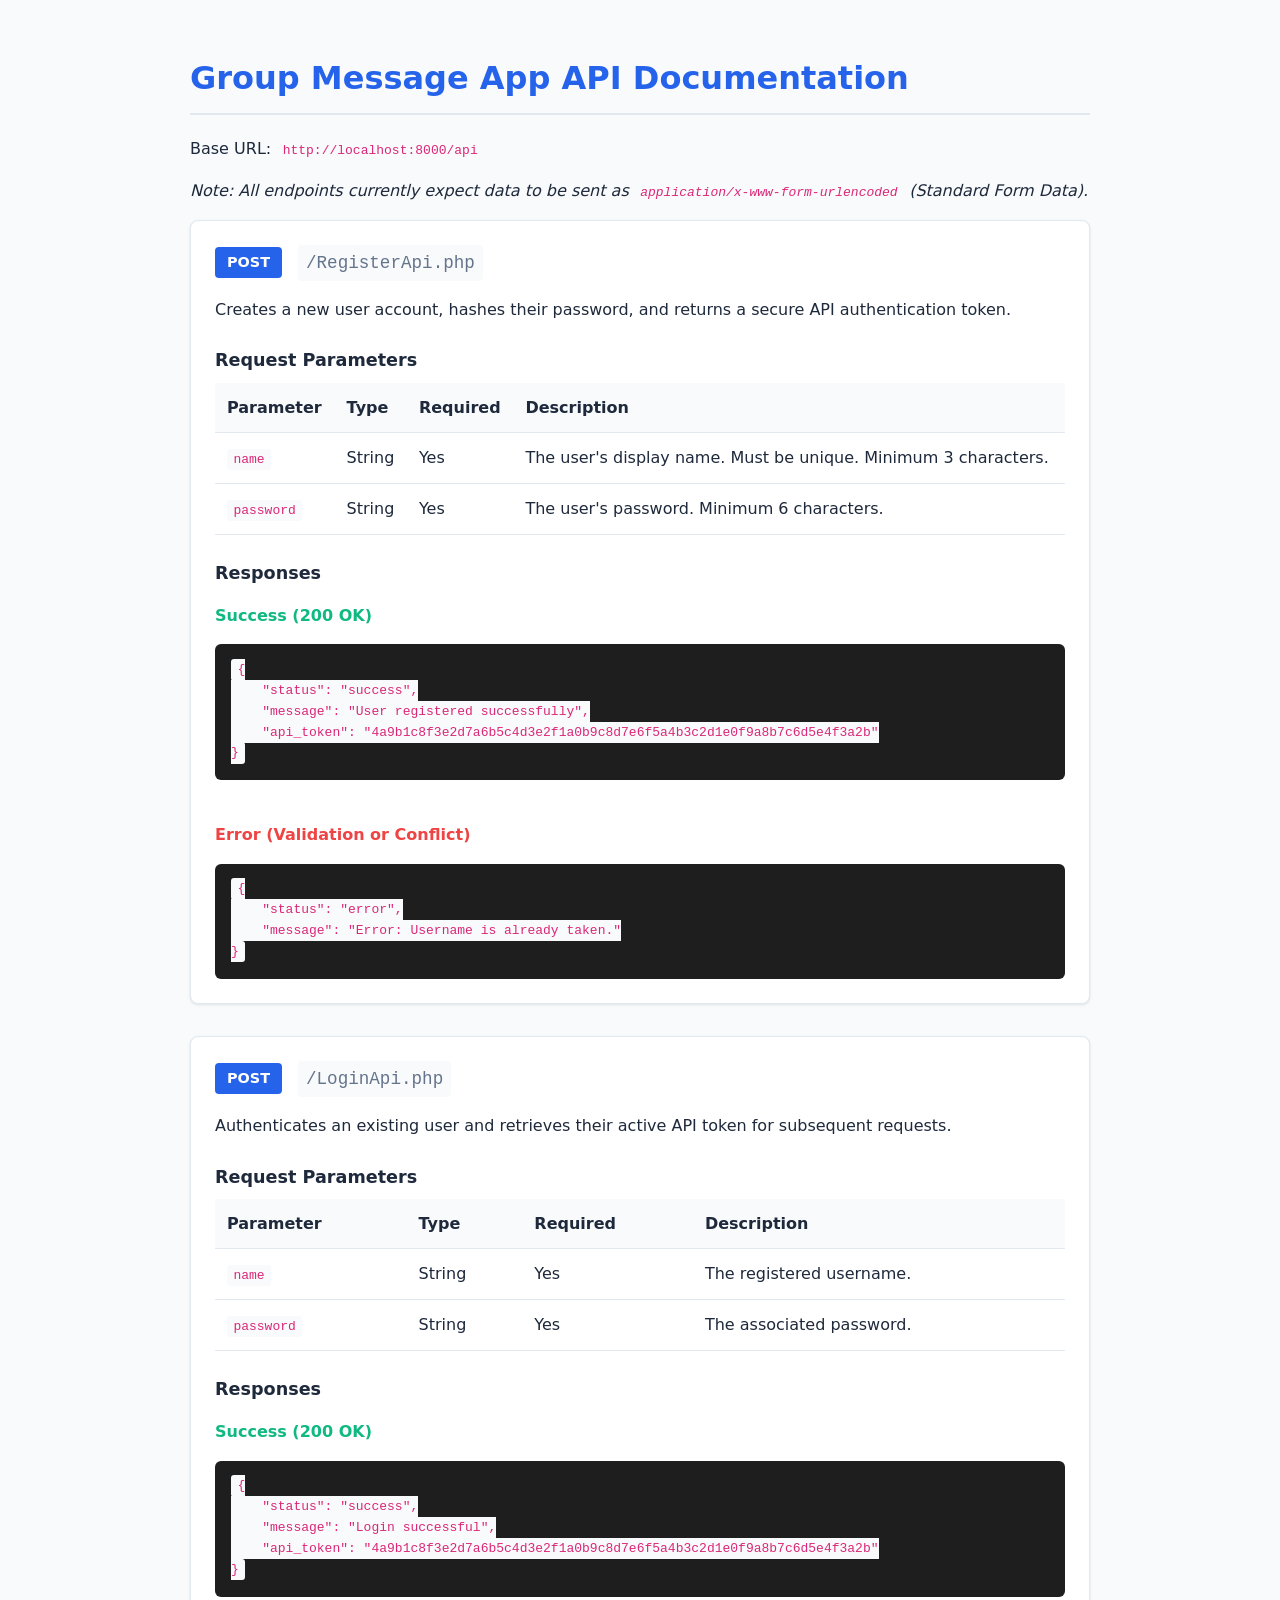
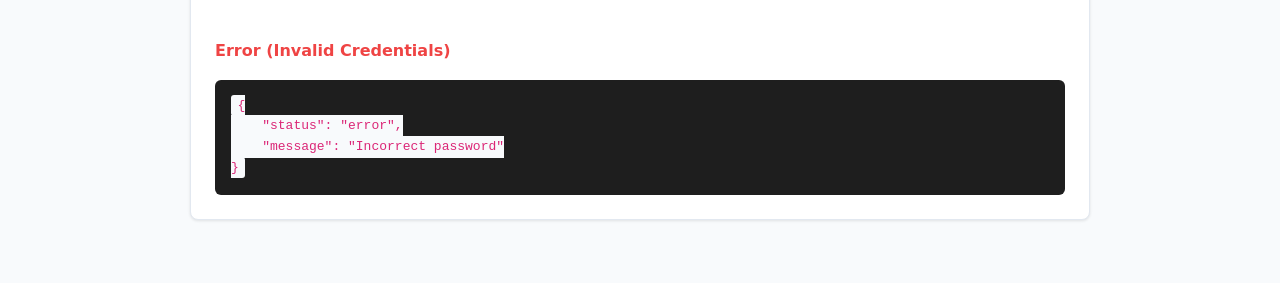
==== backend/group_message_app/index.html @ 1d7d6208 "created login and register api" ====
<!doctype html>
<html lang="en">
  <head>
    <meta charset="UTF-8" />
    <meta name="viewport" content="width=device-width, initial-scale=1.0" />
    <title>Group Message App - API Documentation</title>
    <style>
      :root {
        --primary-color: #2563eb;
        --bg-color: #f8fafc;
        --card-bg: #ffffff;
        --text-main: #1e293b;
        --text-muted: #64748b;
        --border-color: #e2e8f0;
        --code-bg: #1e1e1e;
        --success: #10b981;
        --error: #ef4444;
      }

      body {
        font-family:
          system-ui,
          -apple-system,
          sans-serif;
        line-height: 1.6;
        color: var(--text-main);
        background-color: var(--bg-color);
        margin: 0;
        padding: 2rem;
      }

      .container {
        max-width: 900px;
        margin: 0 auto;
      }

      h1 {
        color: var(--primary-color);
        border-bottom: 2px solid var(--border-color);
        padding-bottom: 0.5rem;
      }

      .endpoint-card {
        background: var(--card-bg);
        border: 1px solid var(--border-color);
        border-radius: 8px;
        padding: 1.5rem;
        margin-bottom: 2rem;
        box-shadow: 0 1px 3px rgba(0, 0, 0, 0.1);
      }

      .endpoint-header {
        display: flex;
        align-items: center;
        gap: 1rem;
        margin-bottom: 1rem;
      }

      .method-badge {
        background-color: var(--primary-color);
        color: white;
        padding: 0.25rem 0.75rem;
        border-radius: 4px;
        font-weight: bold;
        font-size: 0.9rem;
      }

      .url {
        font-family: monospace;
        font-size: 1.1rem;
        color: var(--text-muted);
        background: var(--bg-color);
        padding: 0.25rem 0.5rem;
        border-radius: 4px;
      }

      h3 {
        margin-top: 1.5rem;
        margin-bottom: 0.5rem;
        font-size: 1.1rem;
      }

      table {
        width: 100%;
        border-collapse: collapse;
        margin-bottom: 1rem;
      }

      th,
      td {
        text-align: left;
        padding: 0.75rem;
        border-bottom: 1px solid var(--border-color);
      }

      th {
        background-color: var(--bg-color);
        font-weight: 600;
      }

      code {
        font-family: monospace;
        background-color: var(--bg-color);
        padding: 0.2rem 0.4rem;
        border-radius: 3px;
        color: #db2777;
      }

      pre {
        background-color: var(--code-bg);
        color: #d4d4d4;
        padding: 1rem;
        border-radius: 6px;
        overflow-x: auto;
        margin: 0;
      }

      .status-success {
        color: var(--success);
        font-weight: bold;
      }
      .status-error {
        color: var(--error);
        font-weight: bold;
      }
    </style>
  </head>
  <body>
    <div class="container">
      <h1>Group Message App API Documentation</h1>
      <p>Base URL: <code>http://localhost:8000/api</code></p>
      <p>
        <em
          >Note: All endpoints currently expect data to be sent as
          <code>application/x-www-form-urlencoded</code> (Standard Form
          Data).</em
        >
      </p>

      <div class="endpoint-card">
        <div class="endpoint-header">
          <span class="method-badge">POST</span>
          <span class="url">/RegisterApi.php</span>
        </div>
        <p>
          Creates a new user account, hashes their password, and returns a
          secure API authentication token.
        </p>

        <h3>Request Parameters</h3>
        <table>
          <thead>
            <tr>
              <th>Parameter</th>
              <th>Type</th>
              <th>Required</th>
              <th>Description</th>
            </tr>
          </thead>
          <tbody>
            <tr>
              <td><code>name</code></td>
              <td>String</td>
              <td>Yes</td>
              <td>
                The user's display name. Must be unique. Minimum 3 characters.
              </td>
            </tr>
            <tr>
              <td><code>password</code></td>
              <td>String</td>
              <td>Yes</td>
              <td>The user's password. Minimum 6 characters.</td>
            </tr>
          </tbody>
        </table>

        <h3>Responses</h3>

        <p><span class="status-success">Success (200 OK)</span></p>
        <pre><code>{
    "status": "success",
    "message": "User registered successfully",
    "api_token": "4a9b1c8f3e2d7a6b5c4d3e2f1a0b9c8d7e6f5a4b3c2d1e0f9a8b7c6d5e4f3a2b"
}</code></pre>

        <br />
        <p><span class="status-error">Error (Validation or Conflict)</span></p>
        <pre><code>{
    "status": "error",
    "message": "Error: Username is already taken."
}</code></pre>
      </div>

      <div class="endpoint-card">
        <div class="endpoint-header">
          <span class="method-badge">POST</span>
          <span class="url">/LoginApi.php</span>
        </div>
        <p>
          Authenticates an existing user and retrieves their active API token
          for subsequent requests.
        </p>

        <h3>Request Parameters</h3>
        <table>
          <thead>
            <tr>
              <th>Parameter</th>
              <th>Type</th>
              <th>Required</th>
              <th>Description</th>
            </tr>
          </thead>
          <tbody>
            <tr>
              <td><code>name</code></td>
              <td>String</td>
              <td>Yes</td>
              <td>The registered username.</td>
            </tr>
            <tr>
              <td><code>password</code></td>
              <td>String</td>
              <td>Yes</td>
              <td>The associated password.</td>
            </tr>
          </tbody>
        </table>

        <h3>Responses</h3>

        <p><span class="status-success">Success (200 OK)</span></p>
        <pre><code>{
    "status": "success",
    "message": "Login successful",
    "api_token": "4a9b1c8f3e2d7a6b5c4d3e2f1a0b9c8d7e6f5a4b3c2d1e0f9a8b7c6d5e4f3a2b"
}</code></pre>

        <br />
        <p><span class="status-error">Error (Invalid Credentials)</span></p>
        <pre><code>{
    "status": "error",
    "message": "Incorrect password"
}</code></pre>
      </div>
    </div>
  </body>
</html>
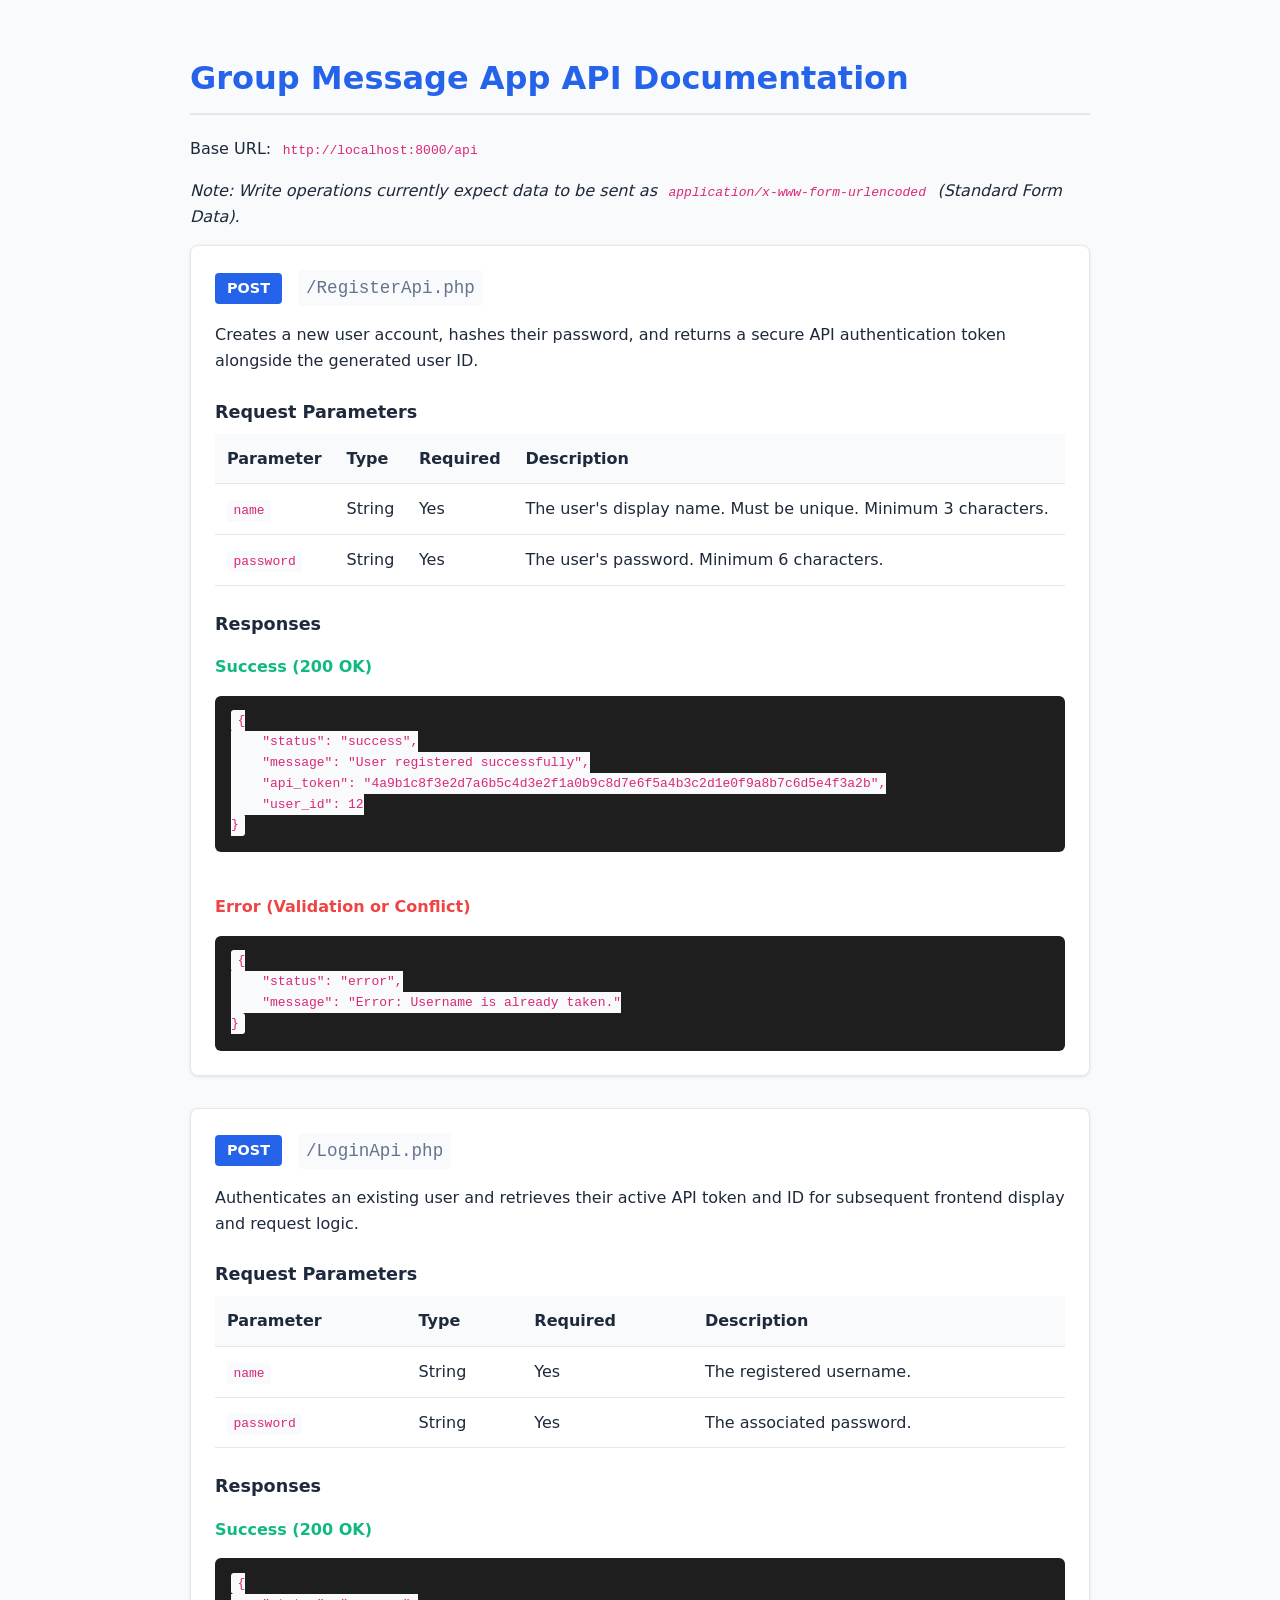
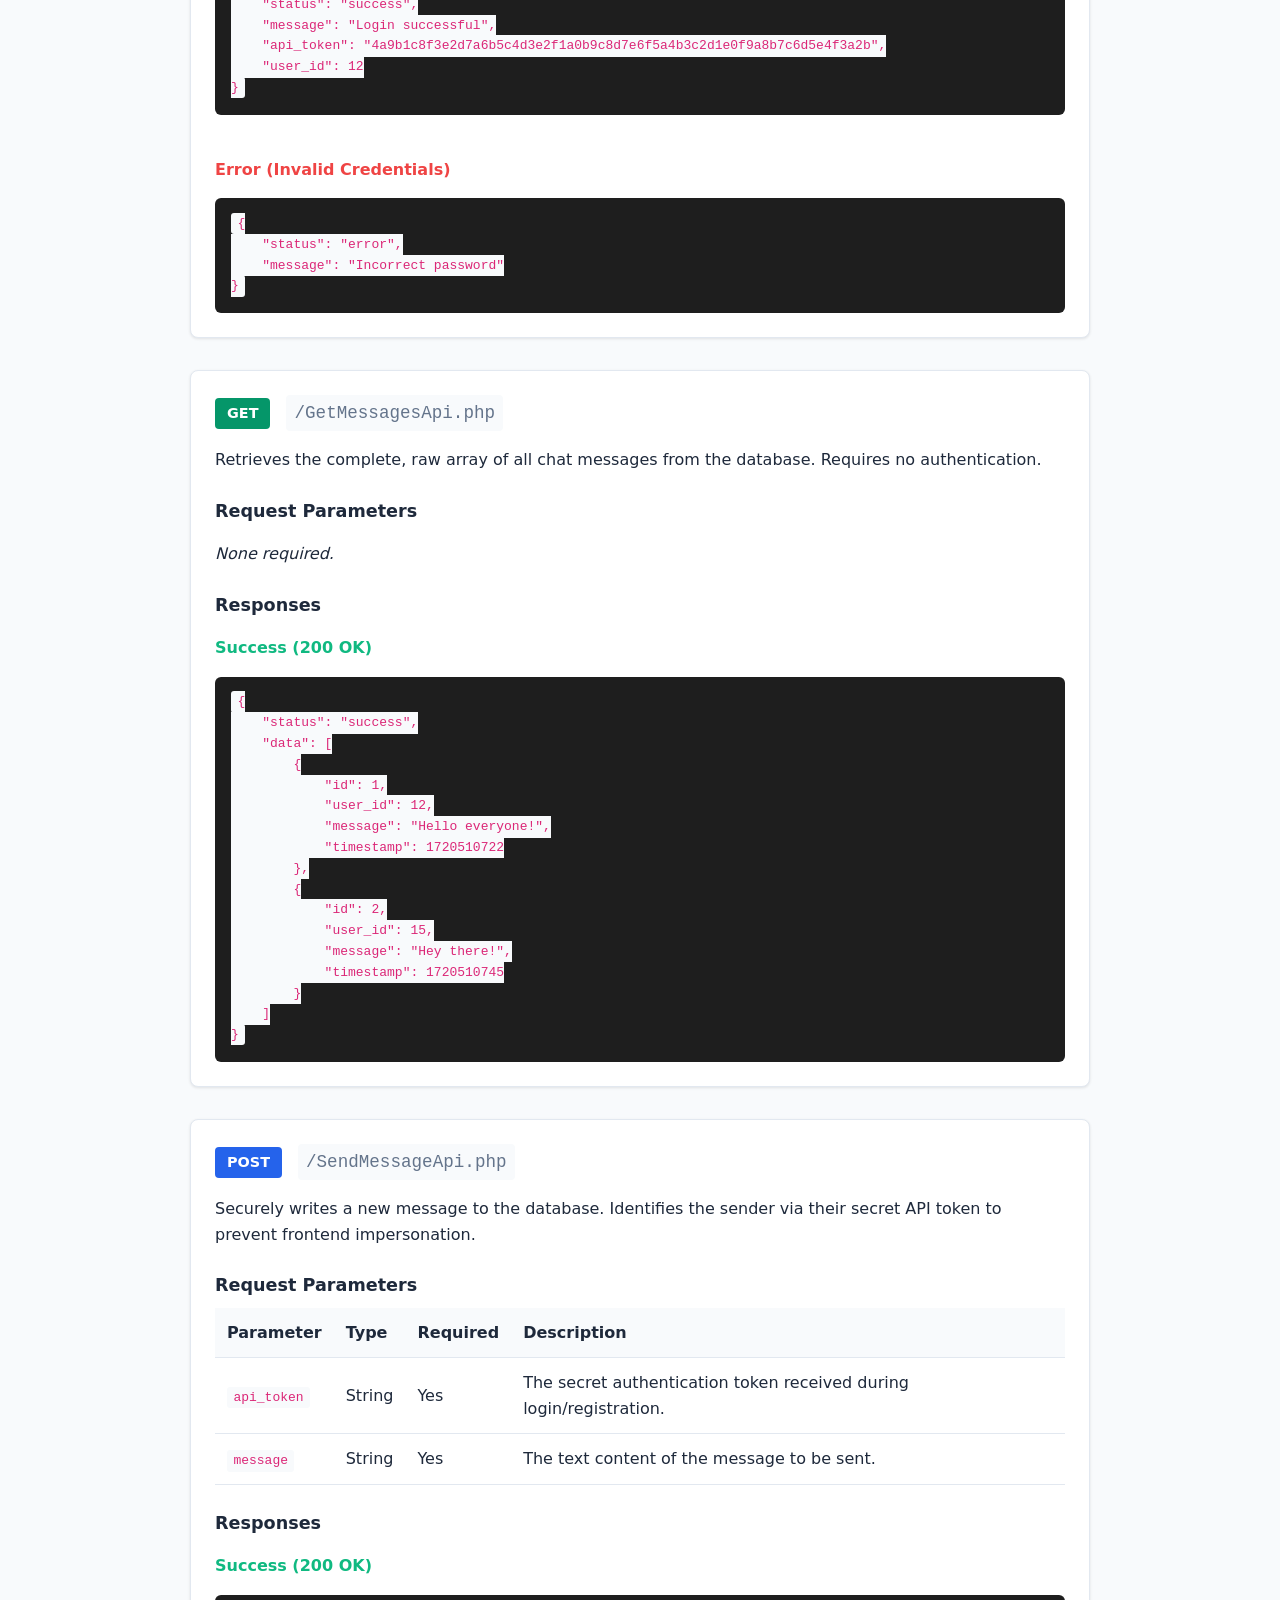
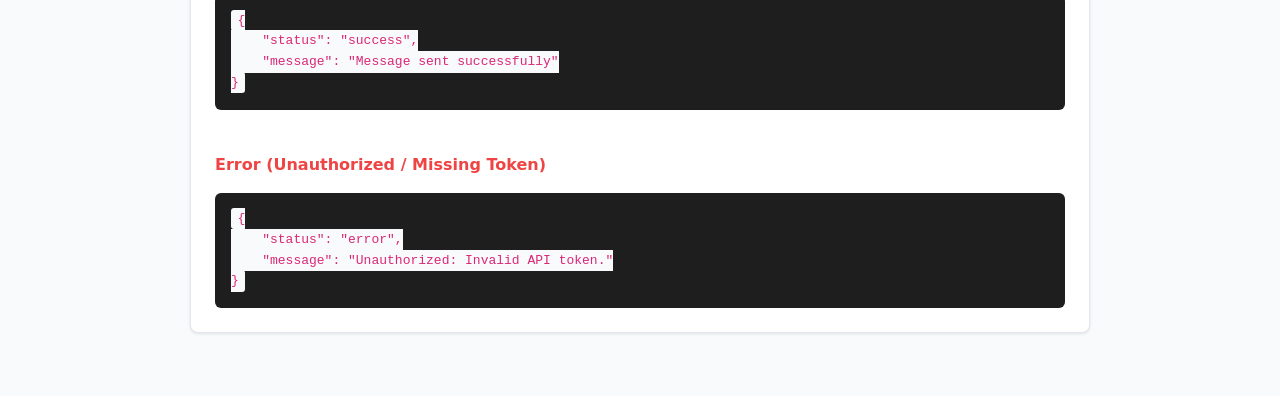
==== commit b17ece34: "implement GetMessagesApi and SendMessageApi; update User and Message models for enhanced functionali" ====
--- a/backend/group_message_app/index.html
+++ b/backend/group_message_app/index.html
@@ -65,6 +65,10 @@
         font-size: 0.9rem;
       }
 
+      .method-badge.get {
+        background-color: #059669;
+      }
+
       .url {
         font-family: monospace;
         font-size: 1.1rem;
@@ -131,7 +135,7 @@
       <p>Base URL: <code>http://localhost:8000/api</code></p>
       <p>
         <em
-          >Note: All endpoints currently expect data to be sent as
+          >Note: Write operations currently expect data to be sent as
           <code>application/x-www-form-urlencoded</code> (Standard Form
           Data).</em
         >
@@ -144,7 +148,7 @@
         </div>
         <p>
           Creates a new user account, hashes their password, and returns a
-          secure API authentication token.
+          secure API authentication token alongside the generated user ID.
         </p>
 
         <h3>Request Parameters</h3>
@@ -181,7 +185,8 @@
         <pre><code>{
     "status": "success",
     "message": "User registered successfully",
-    "api_token": "4a9b1c8f3e2d7a6b5c4d3e2f1a0b9c8d7e6f5a4b3c2d1e0f9a8b7c6d5e4f3a2b"
+    "api_token": "4a9b1c8f3e2d7a6b5c4d3e2f1a0b9c8d7e6f5a4b3c2d1e0f9a8b7c6d5e4f3a2b",
+    "user_id": 12
 }</code></pre>
 
         <br />
@@ -199,7 +204,7 @@
         </div>
         <p>
           Authenticates an existing user and retrieves their active API token
-          for subsequent requests.
+          and ID for subsequent frontend display and request logic.
         </p>
 
         <h3>Request Parameters</h3>
@@ -234,7 +239,8 @@
         <pre><code>{
     "status": "success",
     "message": "Login successful",
-    "api_token": "4a9b1c8f3e2d7a6b5c4d3e2f1a0b9c8d7e6f5a4b3c2d1e0f9a8b7c6d5e4f3a2b"
+    "api_token": "4a9b1c8f3e2d7a6b5c4d3e2f1a0b9c8d7e6f5a4b3c2d1e0f9a8b7c6d5e4f3a2b",
+    "user_id": 12
 }</code></pre>
 
         <br />
@@ -242,6 +248,98 @@
         <pre><code>{
     "status": "error",
     "message": "Incorrect password"
+}</code></pre>
+      </div>
+
+      <div class="endpoint-card">
+        <div class="endpoint-header">
+          <span class="method-badge get">GET</span>
+          <span class="url">/GetMessagesApi.php</span>
+        </div>
+        <p>
+          Retrieves the complete, raw array of all chat messages from the
+          database. Requires no authentication.
+        </p>
+
+        <h3>Request Parameters</h3>
+        <p><em>None required.</em></p>
+
+        <h3>Responses</h3>
+
+        <p><span class="status-success">Success (200 OK)</span></p>
+        <pre><code>{
+    "status": "success",
+    "data": [
+        {
+            "id": 1,
+            "user_id": 12,
+            "message": "Hello everyone!",
+            "timestamp": 1720510722
+        },
+        {
+            "id": 2,
+            "user_id": 15,
+            "message": "Hey there!",
+            "timestamp": 1720510745
+        }
+    ]
+}</code></pre>
+      </div>
+
+      <div class="endpoint-card">
+        <div class="endpoint-header">
+          <span class="method-badge">POST</span>
+          <span class="url">/SendMessageApi.php</span>
+        </div>
+        <p>
+          Securely writes a new message to the database. Identifies the sender
+          via their secret API token to prevent frontend impersonation.
+        </p>
+
+        <h3>Request Parameters</h3>
+        <table>
+          <thead>
+            <tr>
+              <th>Parameter</th>
+              <th>Type</th>
+              <th>Required</th>
+              <th>Description</th>
+            </tr>
+          </thead>
+          <tbody>
+            <tr>
+              <td><code>api_token</code></td>
+              <td>String</td>
+              <td>Yes</td>
+              <td>
+                The secret authentication token received during
+                login/registration.
+              </td>
+            </tr>
+            <tr>
+              <td><code>message</code></td>
+              <td>String</td>
+              <td>Yes</td>
+              <td>The text content of the message to be sent.</td>
+            </tr>
+          </tbody>
+        </table>
+
+        <h3>Responses</h3>
+
+        <p><span class="status-success">Success (200 OK)</span></p>
+        <pre><code>{
+    "status": "success",
+    "message": "Message sent successfully"
+}</code></pre>
+
+        <br />
+        <p>
+          <span class="status-error">Error (Unauthorized / Missing Token)</span>
+        </p>
+        <pre><code>{
+    "status": "error",
+    "message": "Unauthorized: Invalid API token."
 }</code></pre>
       </div>
     </div>
